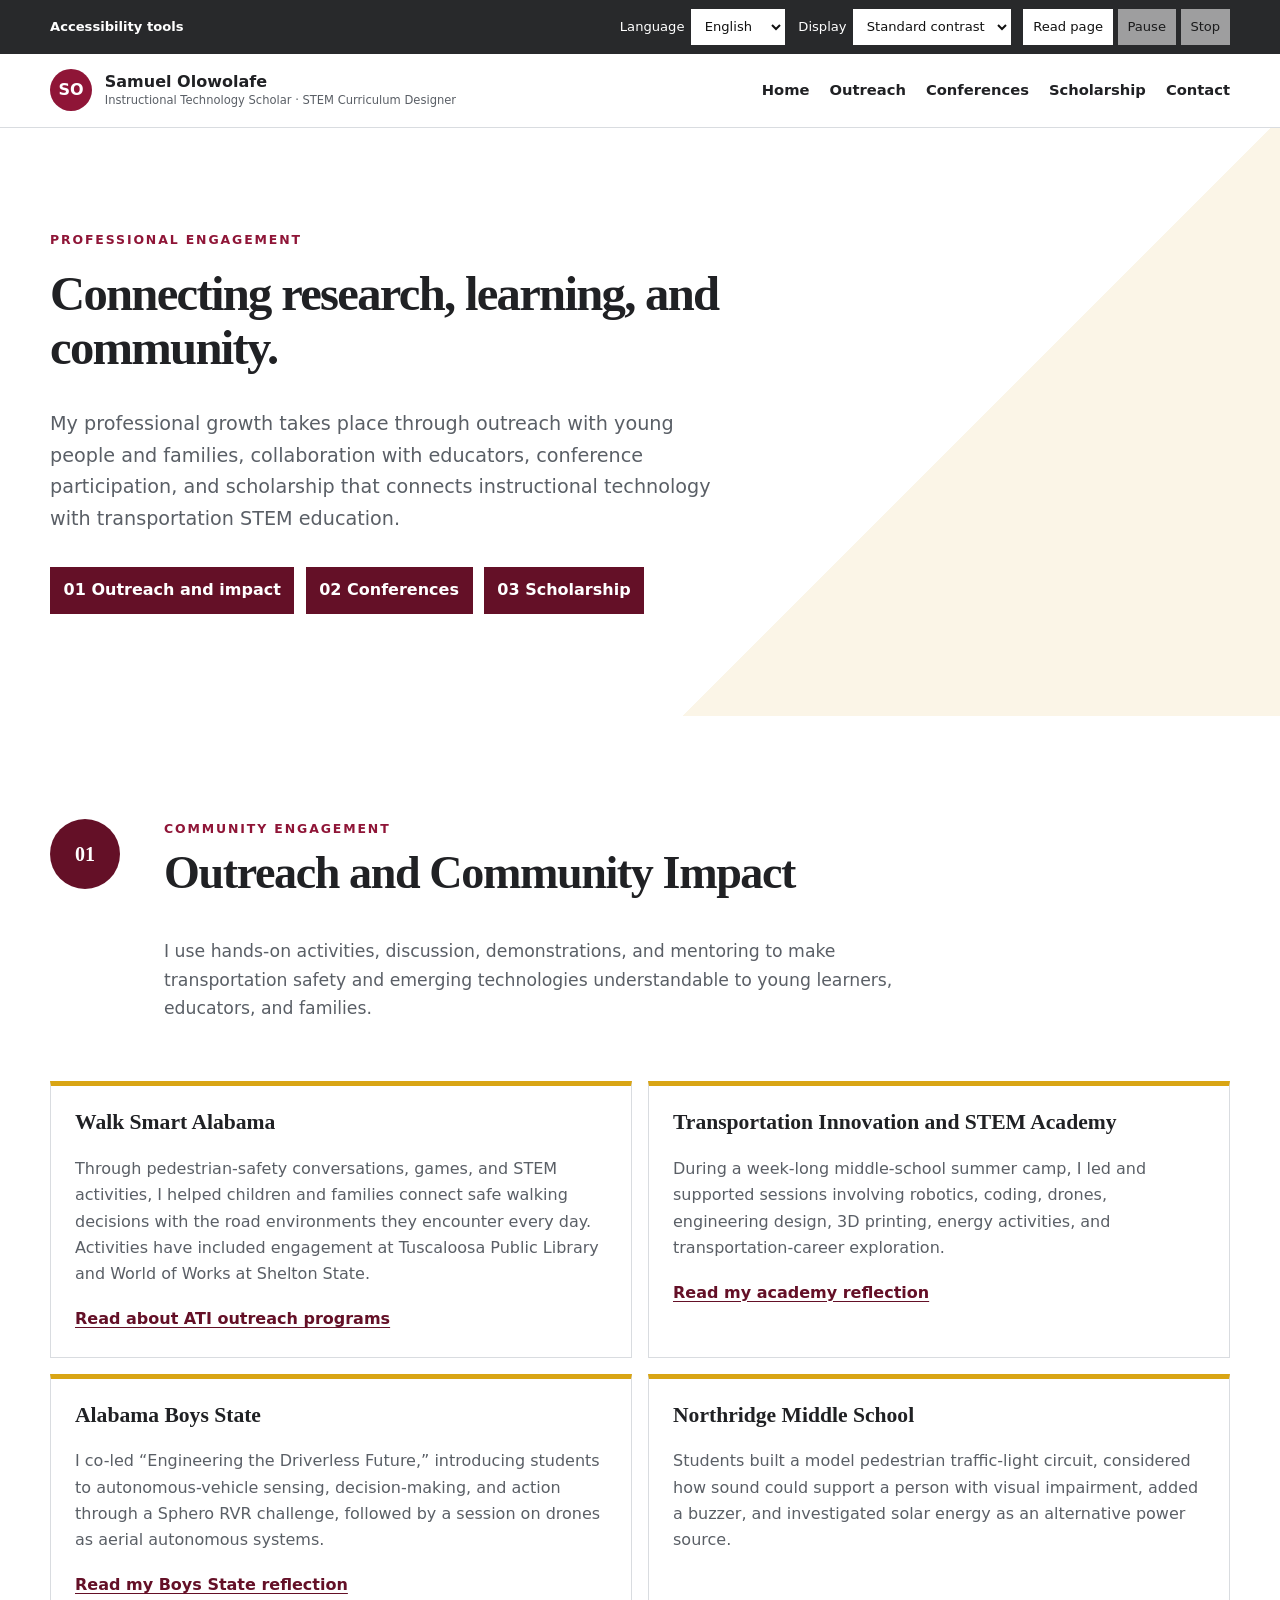
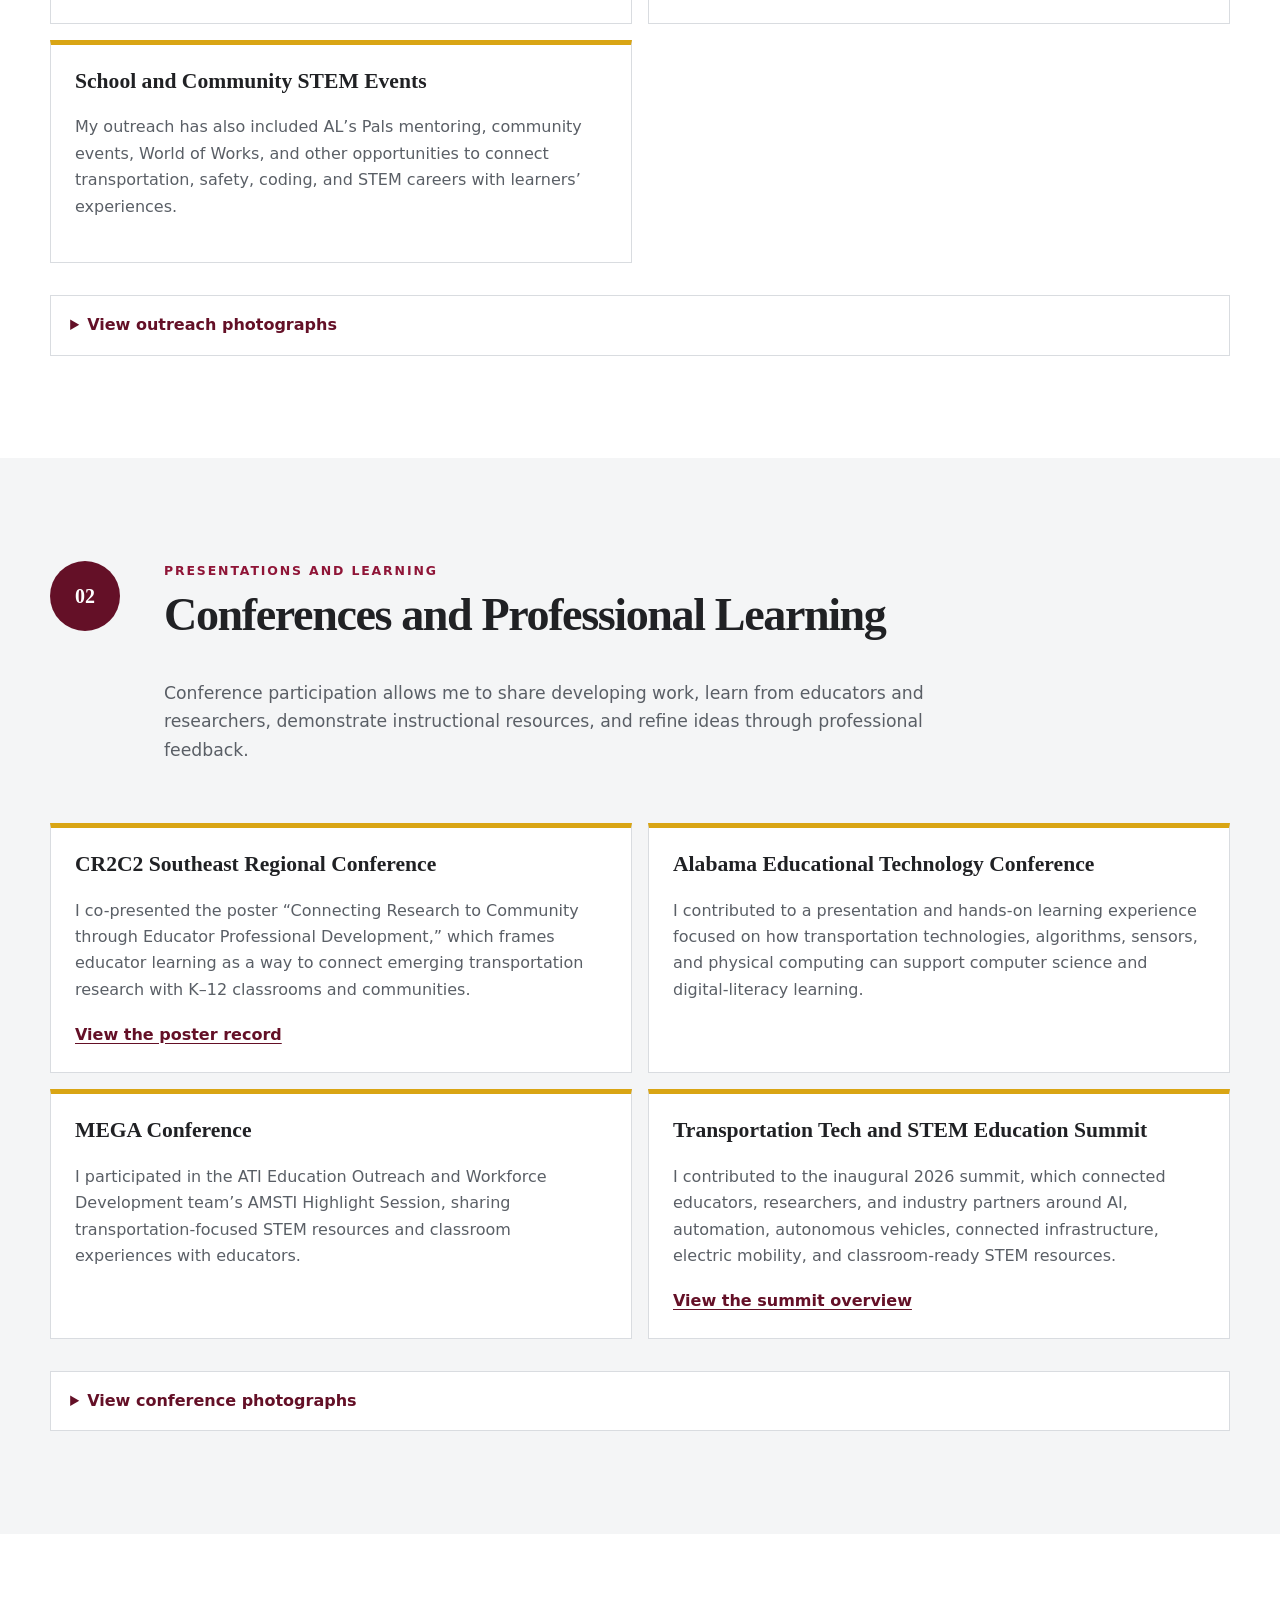
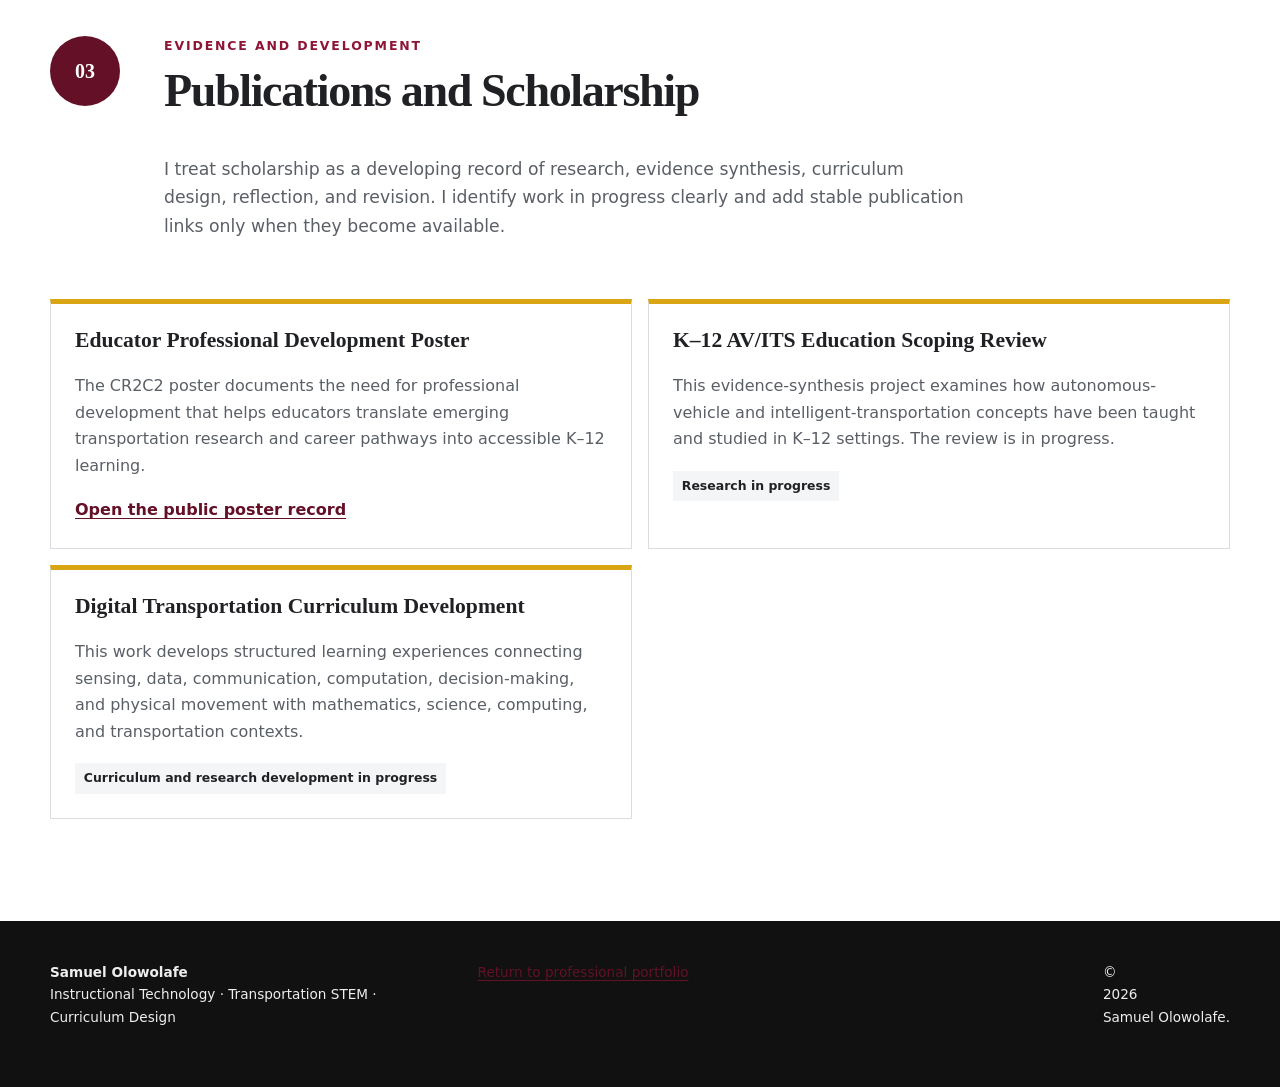
==== engagement.html @ 8d2a09d3 "Add files via upload" ====
<!doctype html>
<html lang="en">
<head>
  <meta charset="utf-8">
  <meta name="viewport" content="width=device-width, initial-scale=1">
  <meta name="description" content="Samuel Olowolafe's outreach, conference presentations, professional learning, publications, and scholarship.">
  <title>Professional Engagement | Samuel Olowolafe</title>
  <link rel="stylesheet" href="styles.css">
  <script src="translations.js" defer></script>
  <script src="refinements-translations.js" defer></script>
  <script src="accessibility.js" defer></script>
  <script src="script.js" defer></script>
</head>
<body>
  <a class="skip-link" href="#main">Skip to main content</a>
  <header class="site-header">
    <a class="brand" href="index.html" aria-label="Samuel Olowolafe home"><span class="brand-mark" aria-hidden="true">SO</span><span><strong>Samuel Olowolafe</strong><small>Instructional Technology Scholar · STEM Curriculum Designer</small></span></a>
    <button class="menu-button" type="button" aria-expanded="false" aria-controls="primary-nav">Menu</button>
    <nav id="primary-nav" class="primary-nav" aria-label="Primary navigation">
      <a href="index.html">Home</a><a href="#outreach">Outreach</a><a href="#conferences">Conferences</a><a href="#scholarship">Scholarship</a><a href="index.html#contact">Contact</a>
    </nav>
  </header>
  <main id="main">
    <header class="engagement-hero section-pad">
      <p class="eyebrow">Professional engagement</p>
      <h1>Connecting research, learning, and community.</h1>
      <p class="hero-lede">My professional growth takes place through outreach with young people and families, collaboration with educators, conference participation, and scholarship that connects instructional technology with transportation STEM education.</p>
      <nav class="section-jump" aria-label="Professional engagement sections"><a href="#outreach">01 Outreach and impact</a><a href="#conferences">02 Conferences</a><a href="#scholarship">03 Scholarship</a></nav>
    </header>

    <section id="outreach" class="record-section section-pad" aria-labelledby="outreach-title">
      <div class="record-heading"><span>01</span><div><p class="eyebrow">Community engagement</p><h2 id="outreach-title">Outreach and Community Impact</h2><p>I use hands-on activities, discussion, demonstrations, and mentoring to make transportation safety and emerging technologies understandable to young learners, educators, and families.</p></div></div>
      <div class="record-grid">
        <article><h3>Walk Smart Alabama</h3><p>Through pedestrian-safety conversations, games, and STEM activities, I helped children and families connect safe walking decisions with the road environments they encounter every day. Activities have included engagement at Tuscaloosa Public Library and World of Works at Shelton State.</p><a href="https://ati.ua.edu/education-outreach/programs/" target="_blank" rel="noopener">Read about ATI outreach programs<span class="sr-only"> (opens in a new tab)</span></a></article>
        <article><h3>Transportation Innovation and STEM Academy</h3><p>During a week-long middle-school summer camp, I led and supported sessions involving robotics, coding, drones, engineering design, 3D printing, energy activities, and transportation-career exploration.</p><a href="https://www.linkedin.com/posts/samuel-olowolafe_stemeducation-transportationinnovation-activity-7472303011705479168-rt77" target="_blank" rel="noopener">Read my academy reflection<span class="sr-only"> (opens in a new tab)</span></a></article>
        <article><h3>Alabama Boys State</h3><p>I co-led “Engineering the Driverless Future,” introducing students to autonomous-vehicle sensing, decision-making, and action through a Sphero RVR challenge, followed by a session on drones as aerial autonomous systems.</p><a href="https://www.linkedin.com/posts/samuel-olowolafe_stemeducation-autonomousvehicles-drones-activity-7466234972303994880-26rj" target="_blank" rel="noopener">Read my Boys State reflection<span class="sr-only"> (opens in a new tab)</span></a></article>
        <article><h3>Northridge Middle School</h3><p>Students built a model pedestrian traffic-light circuit, considered how sound could support a person with visual impairment, added a buzzer, and investigated solar energy as an alternative power source.</p></article>
        <article><h3>School and Community STEM Events</h3><p>My outreach has also included AL’s Pals mentoring, community events, World of Works, and other opportunities to connect transportation, safety, coding, and STEM careers with learners’ experiences.</p></article>
      </div>
      <details class="media-details"><summary>View outreach photographs</summary><div class="detail-gallery"><figure><img src="walk-smart-outreach.jpeg" alt="Samuel Olowolafe supporting a Walk Smart Alabama pedestrian-safety activity"><figcaption>Walk Smart Alabama</figcaption></figure><figure><img src="community-outreach.jpeg" alt="Samuel Olowolafe at a family and community outreach event"><figcaption>Family and community engagement</figcaption></figure></div></details>
    </section>

    <section id="conferences" class="record-section section-pad alternate" aria-labelledby="conferences-title">
      <div class="record-heading"><span>02</span><div><p class="eyebrow">Presentations and learning</p><h2 id="conferences-title">Conferences and Professional Learning</h2><p>Conference participation allows me to share developing work, learn from educators and researchers, demonstrate instructional resources, and refine ideas through professional feedback.</p></div></div>
      <div class="record-grid">
        <article><h3>CR2C2 Southeast Regional Conference</h3><p>I co-presented the poster “Connecting Research to Community through Educator Professional Development,” which frames educator learning as a way to connect emerging transportation research with K–12 classrooms and communities.</p><a href="https://www.cr2c2.com/technology-transfer-and-collaboration/annual-regional-conferences/southeastconferences-2026/posters-26/43" target="_blank" rel="noopener">View the poster record<span class="sr-only"> (opens in a new tab)</span></a></article>
        <article><h3>Alabama Educational Technology Conference</h3><p>I contributed to a presentation and hands-on learning experience focused on how transportation technologies, algorithms, sensors, and physical computing can support computer science and digital-literacy learning.</p></article>
        <article><h3>MEGA Conference</h3><p>I participated in the ATI Education Outreach and Workforce Development team’s AMSTI Highlight Session, sharing transportation-focused STEM resources and classroom experiences with educators.</p></article>
        <article><h3>Transportation Tech and STEM Education Summit</h3><p>I contributed to the inaugural 2026 summit, which connected educators, researchers, and industry partners around AI, automation, autonomous vehicles, connected infrastructure, electric mobility, and classroom-ready STEM resources.</p><a href="https://ati.ua.edu/education-outreach/transportation-tech-stem-education-summit/" target="_blank" rel="noopener">View the summit overview<span class="sr-only"> (opens in a new tab)</span></a></article>
      </div>
      <details class="media-details"><summary>View conference photographs</summary><div class="detail-gallery"><figure><img src="aetc-conference.jpeg" alt="Samuel Olowolafe attending the Alabama Educational Technology Conference"><figcaption>Alabama Educational Technology Conference</figcaption></figure><figure><img src="aetc-workshop.jpeg" alt="Samuel Olowolafe supporting a hands-on microcontroller and robotics conference session"><figcaption>Hands-on professional learning session</figcaption></figure></div></details>
    </section>

    <section id="scholarship" class="record-section section-pad" aria-labelledby="scholarship-title">
      <div class="record-heading"><span>03</span><div><p class="eyebrow">Evidence and development</p><h2 id="scholarship-title">Publications and Scholarship</h2><p>I treat scholarship as a developing record of research, evidence synthesis, curriculum design, reflection, and revision. I identify work in progress clearly and add stable publication links only when they become available.</p></div></div>
      <div class="record-grid">
        <article><h3>Educator Professional Development Poster</h3><p>The CR2C2 poster documents the need for professional development that helps educators translate emerging transportation research and career pathways into accessible K–12 learning.</p><a href="https://www.cr2c2.com/technology-transfer-and-collaboration/annual-regional-conferences/southeastconferences-2026/posters-26/43" target="_blank" rel="noopener">Open the public poster record<span class="sr-only"> (opens in a new tab)</span></a></article>
        <article><h3>K–12 AV/ITS Education Scoping Review</h3><p>This evidence-synthesis project examines how autonomous-vehicle and intelligent-transportation concepts have been taught and studied in K–12 settings. The review is in progress.</p><span class="status">Research in progress</span></article>
        <article><h3>Digital Transportation Curriculum Development</h3><p>This work develops structured learning experiences connecting sensing, data, communication, computation, decision-making, and physical movement with mathematics, science, computing, and transportation contexts.</p><span class="status">Curriculum and research development in progress</span></article>
      </div>
    </section>
  </main>
  <footer class="site-footer"><div><strong>Samuel Olowolafe</strong><span>Instructional Technology · Transportation STEM · Curriculum Design</span></div><a href="index.html">Return to professional portfolio</a><p>© <span class="year">2026</span> Samuel Olowolafe.</p></footer>
</body>
</html>
---- styles.css ----
:root {
  --crimson: #8f1537;
  --crimson-dark: #641027;
  --gold: #d9a514;
  --ink: #202124;
  --muted: #5a5f66;
  --line: #d9dce0;
  --paper: #ffffff;
  --soft: #f4f5f6;
  --warm: #fbf5e7;
  --max: 1180px;
  --shadow: 0 18px 44px rgba(25, 20, 22, .12);
}

* { box-sizing: border-box; }
html { scroll-behavior: smooth; }
body {
  margin: 0;
  color: var(--ink);
  background: var(--paper);
  font-family: Inter, ui-sans-serif, system-ui, -apple-system, BlinkMacSystemFont, "Segoe UI", sans-serif;
  font-size: 1rem;
  line-height: 1.65;
}
img { display: block; max-width: 100%; }
a { color: var(--crimson-dark); text-underline-offset: .2em; }
a:hover { color: var(--crimson); }
h1, h2, h3 { font-family: Georgia, "Times New Roman", serif; line-height: 1.12; margin-top: 0; }
h1 { font-size: clamp(2.35rem, 3.8vw, 4.15rem); letter-spacing: -.035em; }
h2 { font-size: clamp(2rem, 3.6vw, 3.8rem); letter-spacing: -.03em; }
h3 { font-size: 1.35rem; }
p { margin: 0 0 1.15rem; }

.skip-link { position: fixed; left: 1rem; top: -5rem; z-index: 1000; background: #fff; color: #000; padding: .75rem 1rem; border: 3px solid var(--crimson); }
.skip-link:focus { top: 1rem; }
.sr-only { position: absolute; width: 1px; height: 1px; padding: 0; margin: -1px; overflow: hidden; clip: rect(0,0,0,0); white-space: nowrap; border: 0; }

.site-header {
  position: sticky; top: 0; z-index: 100;
  display: flex; align-items: center; justify-content: space-between; gap: 2rem;
  min-height: 74px; padding: .75rem max(1rem, calc((100vw - var(--max)) / 2));
  background: rgba(255,255,255,.97); border-bottom: 1px solid var(--line);
}
.brand { display: flex; gap: .8rem; align-items: center; color: var(--ink); text-decoration: none; }
.brand-mark { display: grid; place-items: center; width: 42px; height: 42px; border-radius: 50%; background: var(--crimson); color: #fff; font-weight: 800; }
.brand strong, .brand small { display: block; line-height: 1.2; }
.brand small { margin-top: .15rem; color: var(--muted); font-size: .72rem; }
.primary-nav { display: flex; align-items: center; gap: 1.25rem; }
.primary-nav a { color: var(--ink); text-decoration: none; font-weight: 700; font-size: .92rem; }
.primary-nav a:hover, .primary-nav a:focus-visible { color: var(--crimson); }
.menu-button { display: none; border: 2px solid var(--ink); background: #fff; padding: .55rem .8rem; font: inherit; font-weight: 700; }

.section-pad { padding: clamp(4rem, 8vw, 7.5rem) max(1.25rem, calc((100vw - var(--max)) / 2)); }
.eyebrow { margin-bottom: 1rem; color: var(--crimson); font-size: .78rem; font-weight: 850; letter-spacing: .15em; text-transform: uppercase; }
.section-heading { max-width: 780px; margin-bottom: 3rem; }
.section-heading > p:last-child { color: var(--muted); font-size: 1.15rem; }
.inverse, .inverse .eyebrow { color: #fff; }
.inverse > p:last-child { color: #eee; }

.hero { display: grid; grid-template-columns: 1.05fr .75fr; gap: clamp(2.5rem, 6vw, 6rem); align-items: center; min-height: calc(100vh - 74px); background: linear-gradient(135deg, #fff 0 66%, var(--warm) 66% 100%); }
.hero-copy { max-width: 850px; }
.hero-lede { max-width: 680px; color: var(--muted); font-size: clamp(1.05rem, 1.5vw, 1.22rem); }
.hero-visual { position: relative; width: min(100%, 500px); justify-self: end; }
.hero-portrait { margin: 0; padding: 12px; position: relative; overflow: hidden; background: #fff; border: 2px solid var(--gold); border-radius: 24px; box-shadow: var(--shadow); }
.hero-portrait::before { display: none; }
.hero-portrait img { display: block; width: 100%; height: auto; aspect-ratio: 1 / 1; object-fit: cover; object-position: 50% 38%; border-radius: 15px; }
.hero-portrait figcaption { padding: .8rem .35rem .15rem; color: var(--crimson-dark); font-size: .78rem; font-weight: 850; letter-spacing: .09em; text-align: center; text-transform: uppercase; }
.hero-expertise { display: flex; flex-wrap: wrap; gap: .55rem; margin: 2rem 0 0; padding: 0; list-style: none; }
.hero-expertise li { padding: .48rem .72rem; background: var(--soft); border-left: 3px solid var(--gold); color: var(--ink); font-size: .83rem; font-weight: 750; }
.button-row { display: flex; flex-wrap: wrap; gap: .85rem; margin: 1.8rem 0; }
.button { display: inline-flex; align-items: center; justify-content: center; min-height: 48px; padding: .75rem 1.15rem; border: 2px solid var(--crimson); text-decoration: none; font-weight: 800; }
.button.primary { background: var(--crimson); color: #fff; }
.button.primary:hover { background: var(--crimson-dark); border-color: var(--crimson-dark); }
.button.secondary { background: #fff; color: var(--crimson-dark); }

.two-column { display: grid; grid-template-columns: .8fr 1.2fr; gap: clamp(2rem, 8vw, 8rem); }
.prose { max-width: 720px; font-size: 1.08rem; }
.text-links { display: flex; flex-wrap: wrap; gap: 1rem 2rem; margin-top: 1.8rem; font-weight: 800; }
.evidence-strip { padding-top: 2rem; padding-bottom: 2rem; display: grid; grid-template-columns: repeat(4, 1fr); gap: 1px; background: var(--line); }
.evidence-strip article { padding: 2rem; background: var(--soft); }
.evidence-strip strong, .evidence-strip span { display: block; }
.evidence-strip strong { color: var(--crimson-dark); font-family: Georgia, serif; font-size: 1.35rem; }
.evidence-strip span { margin-top: .4rem; color: var(--muted); font-size: .9rem; }

.philosophy { background: var(--soft); }
.philosophy-grid { display: grid; grid-template-columns: repeat(2, 1fr); gap: 1.2rem; }
.philosophy-grid article { position: relative; padding: 2rem; background: #fff; border-top: 5px solid var(--crimson); }
.number { position: absolute; top: 1rem; right: 1.2rem; color: #d5d6d8; font-size: 2rem; font-weight: 900; }
.philosophy-grid p { color: var(--muted); }
.decision-rule { max-width: 900px; margin-top: 1.5rem; background: #fff; border: 1px solid var(--line); }
.decision-rule summary { cursor: pointer; padding: 1.2rem 1.5rem; color: var(--crimson-dark); font-weight: 850; }
.decision-rule > div { padding: 0 1.5rem 1rem; }
.philosophy-link { margin: 1.5rem 0 0; }
.philosophy-gateway { display: grid; grid-template-columns: 110px 1fr; gap: 2rem; align-items: center; max-width: 920px; padding: 2rem; background: #fff; border-left: 7px solid var(--gold); }
.gateway-mark { display: grid; place-items: center; width: 96px; height: 96px; border-radius: 50%; background: var(--crimson-dark); color: #fff; font: 700 2rem/1 Georgia, serif; }

.photo-story { display: grid; grid-template-columns: 1.2fr .8fr; align-items: center; gap: clamp(2rem, 7vw, 7rem); }
.photo-large { margin: 0; }
.photo-large img { width: 100%; max-height: 650px; object-fit: cover; object-position: center; }
figcaption { margin-top: .7rem; color: var(--muted); font-size: .86rem; }

.projects { background: #fff; }
.project-grid { display: grid; grid-template-columns: repeat(2, 1fr); gap: 1.25rem; }
.project-card { padding: 2rem; border: 1px solid var(--line); background: #fff; }
.project-card.featured { background: var(--ink); color: #fff; border-color: var(--ink); }
.project-tag { margin-bottom: 1rem; color: var(--crimson); font-weight: 850; font-size: .75rem; text-transform: uppercase; letter-spacing: .11em; }
.featured .project-tag { color: #ffd66b; }
.project-card ul { display: flex; flex-wrap: wrap; gap: .5rem; padding: 0; list-style: none; }
.project-card li, .status { display: inline-block; padding: .3rem .55rem; background: var(--soft); color: var(--ink); font-size: .78rem; font-weight: 700; }
.project-card a { font-weight: 850; }

.impact { background: var(--ink); color: #fff; }
.impact-gallery { display: grid; grid-template-columns: 1.1fr .9fr .9fr; gap: 1rem; }
.impact-gallery figure { margin: 0; background: #fff; color: var(--ink); }
.impact-gallery img { width: 100%; height: 380px; object-fit: cover; }
.impact-gallery figcaption { margin: 0; padding: 1rem; color: var(--ink); }
.impact-gallery strong, .impact-gallery span { display: block; }
.impact-gallery span { margin-top: .3rem; color: var(--muted); }
.impact-notes { display: grid; grid-template-columns: repeat(3, 1fr); gap: 2rem; margin-top: 4rem; }
.impact-notes article { border-top: 2px solid var(--gold); padding-top: 1.2rem; }
.impact-notes a { color: #ffd66b; }
.engagement-grid { display: grid; grid-template-columns: repeat(3, 1fr); gap: 1rem; margin-top: 3rem; }
.engagement-grid article { position: relative; padding: 1.6rem; background: #fff; color: var(--ink); border-top: 5px solid var(--gold); }
.engagement-grid h3 { padding-right: 2.7rem; }
.engagement-grid p { color: var(--muted); }
.engagement-grid img { width: 100%; aspect-ratio: 16 / 10; margin: .7rem 0 1rem; object-fit: cover; }
.engagement-number { position: absolute; top: 1rem; right: 1rem; color: var(--crimson); font-weight: 900; }
.engagement-grid .update-note { margin-top: 1rem; padding-top: .8rem; border-top: 1px solid var(--line); color: var(--crimson-dark); font-size: .82rem; font-weight: 700; }
.engagement-link { margin-top: .5rem; background: var(--crimson-dark); border-color: var(--crimson-dark); color: #fff; font-size: .86rem; }
.scholarship-symbol { display: grid; place-items: center; min-height: 190px; margin: .7rem 0 1rem; background: linear-gradient(135deg,var(--crimson-dark),#333); color: #fff; font-family: Georgia,serif; font-size: 1.35rem; font-weight: 800; line-height: 1.45; text-align: center; }
.leadership-heading { margin: 4rem 0 -2rem; color: #fff; }
body[data-contrast="high"] .engagement-grid article { background: #000; color: #fff; border: 1px solid #fff; border-top: 5px solid #ffde00; }
body[data-contrast="high"] .engagement-grid p,
body[data-contrast="high"] .engagement-grid .update-note { color: #fff; }
body[data-contrast="high"] .hero-expertise li { background: #000; color: #fff; border: 1px solid #fff; border-left: 3px solid #ffde00; }
.engagement-hero { background: linear-gradient(135deg,#fff 0 68%,var(--warm) 68%); }
.engagement-hero h1 { max-width: 850px; }
.section-jump { display: flex; flex-wrap: wrap; gap: .7rem; margin-top: 2rem; }
.section-jump a { padding: .65rem .85rem; background: var(--crimson-dark); color: #fff; text-decoration: none; font-weight: 800; }
.record-section { scroll-margin-top: 90px; }
.record-section.alternate { background: var(--soft); }
.record-heading { display: grid; grid-template-columns: 90px minmax(0,800px); gap: 1.5rem; margin-bottom: 2.5rem; }
.record-heading > span { display: grid; place-items: center; width: 70px; height: 70px; border-radius: 50%; background: var(--crimson-dark); color: #fff; font: 800 1.25rem/1 Georgia,serif; }
.record-heading .eyebrow { margin-bottom: .5rem; }
.record-heading p:last-child { color: var(--muted); font-size: 1.08rem; }
.record-grid { display: grid; grid-template-columns: repeat(2,minmax(0,1fr)); gap: 1rem; }
.record-grid article { padding: 1.5rem; background: #fff; border: 1px solid var(--line); border-top: 5px solid var(--gold); }
.record-grid article p { color: var(--muted); }
.record-grid article a { font-weight: 800; }
.media-details { margin-top: 2rem; border: 1px solid var(--line); background: #fff; }
.media-details summary { padding: 1rem 1.2rem; color: var(--crimson-dark); cursor: pointer; font-weight: 850; }
.detail-gallery { display: grid; grid-template-columns: repeat(2,1fr); gap: 1rem; padding: 0 1.2rem 1.2rem; }
.detail-gallery figure { margin: 0; background: var(--soft); }
.detail-gallery img { width: 100%; height: 360px; object-fit: cover; }
.detail-gallery figcaption { padding: .75rem 1rem; font-weight: 750; }
body[data-contrast="high"] .engagement-hero,
body[data-contrast="high"] .record-section,
body[data-contrast="high"] .record-grid article,
body[data-contrast="high"] .media-details,
body[data-contrast="high"] .detail-gallery figure { background:#000; color:#fff; }
body[data-contrast="high"] .record-grid article p,
body[data-contrast="high"] .record-heading p:last-child { color:#fff; }

.ail { background: var(--warm); }
.learning-path { padding: 0; list-style: none; border-left: 3px solid var(--crimson); }
.learning-path li { display: grid; grid-template-columns: 120px 1fr; gap: 1.5rem; padding: 0 0 2.5rem 2rem; position: relative; }
.learning-path li::before { content: ""; position: absolute; left: -9px; top: .2rem; width: 15px; height: 15px; border-radius: 50%; background: var(--crimson); border: 4px solid var(--warm); }
.learning-path li > span { color: var(--crimson-dark); font-weight: 850; text-transform: uppercase; letter-spacing: .08em; font-size: .78rem; }
.learning-path h3 { margin-bottom: .45rem; }
.learning-path a { font-weight: 800; }
.portfolio-narrative { max-width: 900px; margin: 2rem 0 0 auto; padding: 2rem; background: #fff; border-left: 6px solid var(--gold); }

.credentials { display: grid; grid-template-columns: .7fr 1.3fr; gap: 4rem; }
.credential-grid { display: grid; grid-template-columns: repeat(2, 1fr); gap: 1rem; }
.credential-grid article { padding: 1.5rem; background: var(--soft); }
.credential-grid p { color: var(--muted); }
.contact { display: grid; grid-template-columns: 1.2fr .8fr; gap: 4rem; align-items: end; background: var(--crimson); color: #fff; }
.contact .eyebrow { color: #ffd66b; }
.contact .button.primary { background: #fff; color: var(--crimson-dark); border-color: #fff; }
.contact .button.secondary { background: transparent; color: #fff; border-color: #fff; }

.site-footer { display: grid; grid-template-columns: 1fr 1.5fr auto; gap: 2rem; padding: 2.5rem max(1.25rem, calc((100vw - var(--max)) / 2)); background: #111; color: #eee; font-size: .85rem; }
.site-footer strong, .site-footer span { display: block; }
.site-footer details summary { cursor: pointer; font-weight: 800; }
.site-footer details p { margin-top: .7rem; color: #ccc; }

:focus-visible { outline: 3px solid #f4bc2a; outline-offset: 4px; }
.accessibility-bar { display:flex; align-items:center; justify-content:flex-end; gap:.8rem; padding:.55rem max(1rem,calc((100vw - var(--max))/2)); background:#28292b; color:#fff; font-size:.82rem; }
.accessibility-bar label,.speech-controls { display:flex; align-items:center; gap:.4rem; }
.accessibility-bar select,.accessibility-bar button { min-height:36px; padding:.35rem .55rem; border:1px solid #fff; background:#fff; color:#111; font:inherit; }
.accessibility-bar button:disabled { opacity:.55; }
.a11y-title { margin-right:auto; }
.speech-controls { gap:.3rem; }
body[data-contrast="soft"] { --ink:#2f3032; --muted:#55514a; --paper:#f7f1e6; --soft:#efe6d7; --warm:#f3e7ce; --line:#c9bfae; }
body[data-contrast="high"] { --crimson:#ffde00; --crimson-dark:#ffde00; --gold:#ffde00; --ink:#fff; --muted:#fff; --paper:#000; --soft:#111; --warm:#111; --line:#fff; }
body[data-contrast="high"] .site-header,body[data-contrast="high"] .hero,body[data-contrast="high"] .philosophy,body[data-contrast="high"] .projects,body[data-contrast="high"] .credentials,body[data-contrast="high"] .project-card,body[data-contrast="high"] .credential-grid article,body[data-contrast="high"] .philosophy-gateway,body[data-contrast="high"] .button.secondary { background:#000; color:#fff; }
body[data-contrast="high"] a { color:#ffde00; }
body[data-contrast="high"] .button.primary { color:#000; }
body[data-contrast="high"] .site-footer { border-top:2px solid #fff; }
@media (prefers-reduced-motion: reduce) { html { scroll-behavior: auto; } *, *::before, *::after { animation-duration: .01ms !important; transition-duration: .01ms !important; } }

@media (max-width: 900px) {
  .accessibility-bar { flex-wrap: wrap; justify-content: flex-start; }
  .a11y-title { flex-basis: 100%; }
  .menu-button { display: block; }
  .primary-nav { display: none; position: absolute; left: 0; right: 0; top: 74px; flex-direction: column; align-items: stretch; padding: 1rem 1.25rem; background: #fff; border-bottom: 1px solid var(--line); }
  .primary-nav.open { display: flex; }
  .primary-nav a { padding: .6rem 0; }
  .hero, .two-column, .photo-story, .credentials, .contact { grid-template-columns: 1fr; }
  .hero { background: linear-gradient(180deg, #fff 0 70%, var(--warm) 70%); }
  .hero-visual { max-width: 520px; justify-self: start; margin: 1rem 0 2rem; }
  .evidence-strip, .impact-notes, .engagement-grid { grid-template-columns: repeat(2, 1fr); }
  .record-grid { grid-template-columns: 1fr; }
  .impact-gallery { grid-template-columns: 1fr 1fr; }
  .impact-gallery figure:first-child { grid-column: 1 / -1; }
  .site-footer { grid-template-columns: 1fr; }
}

@media (max-width: 620px) {
  .accessibility-bar label, .speech-controls { width: 100%; }
  .accessibility-bar select { flex: 1; }
  .speech-controls button { flex: 1; }
  .philosophy-gateway { grid-template-columns: 1fr; }
  h1 { font-size: 2.7rem; }
  .brand small { display: none; }
  .philosophy-grid, .project-grid, .credential-grid, .evidence-strip, .impact-notes, .impact-gallery, .engagement-grid { grid-template-columns: 1fr; }
  .record-heading { grid-template-columns: 1fr; }
  .detail-gallery { grid-template-columns: 1fr; }
  .impact-gallery figure:first-child { grid-column: auto; }
  .impact-gallery img { height: 330px; }
  .learning-path li { grid-template-columns: 1fr; gap: .35rem; padding-left: 1.4rem; }
}
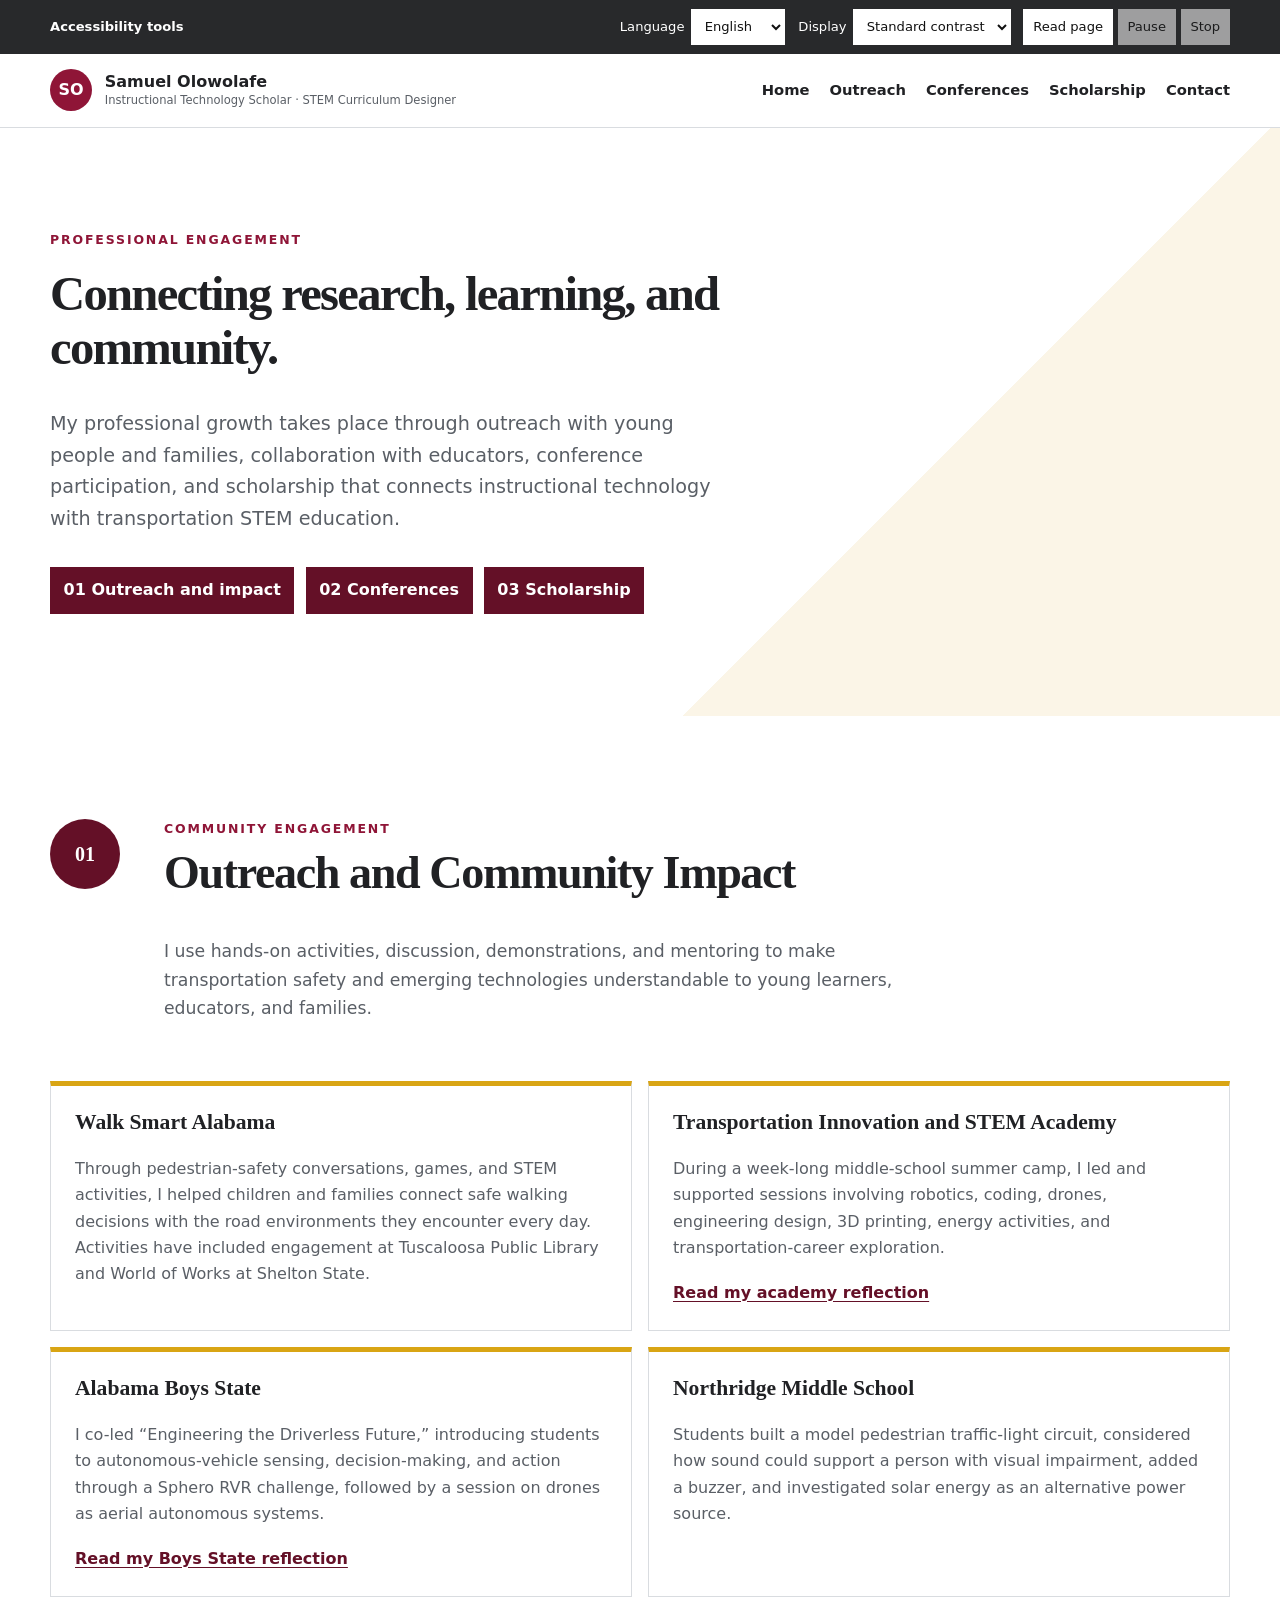
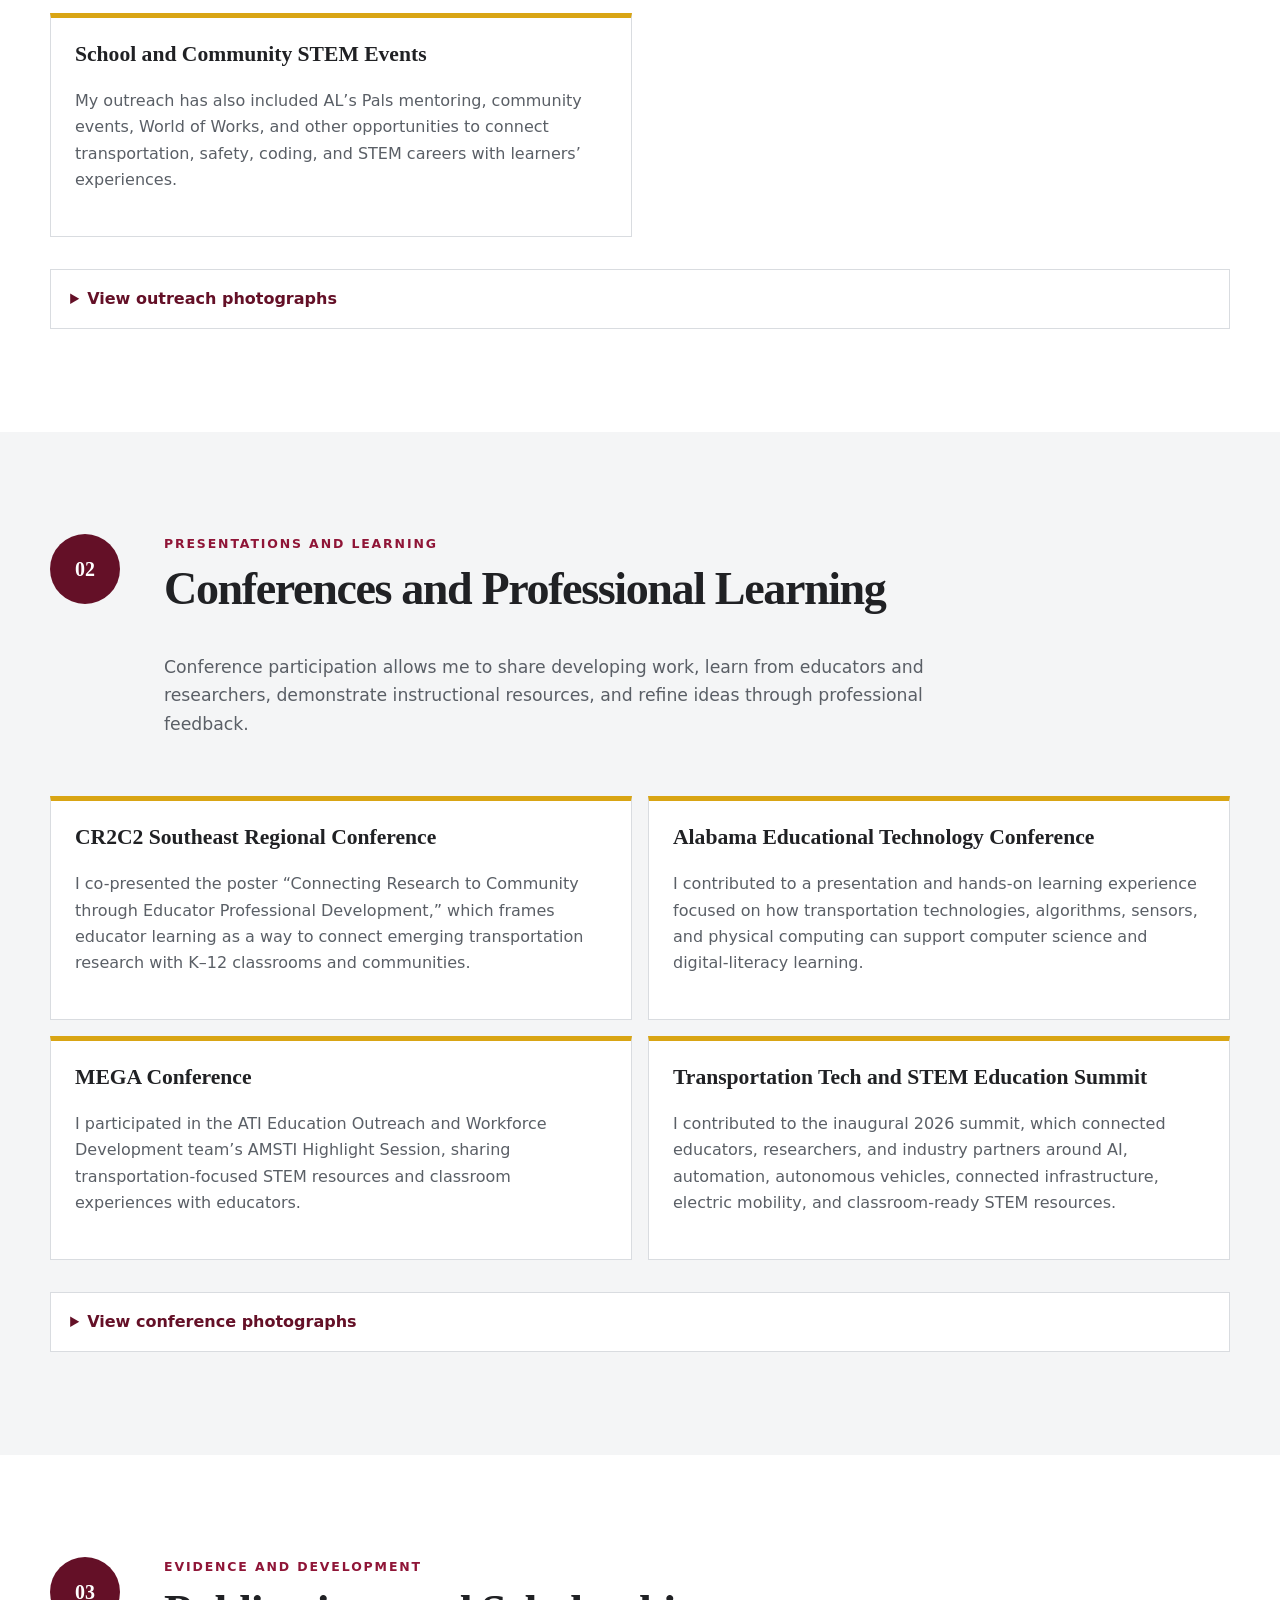
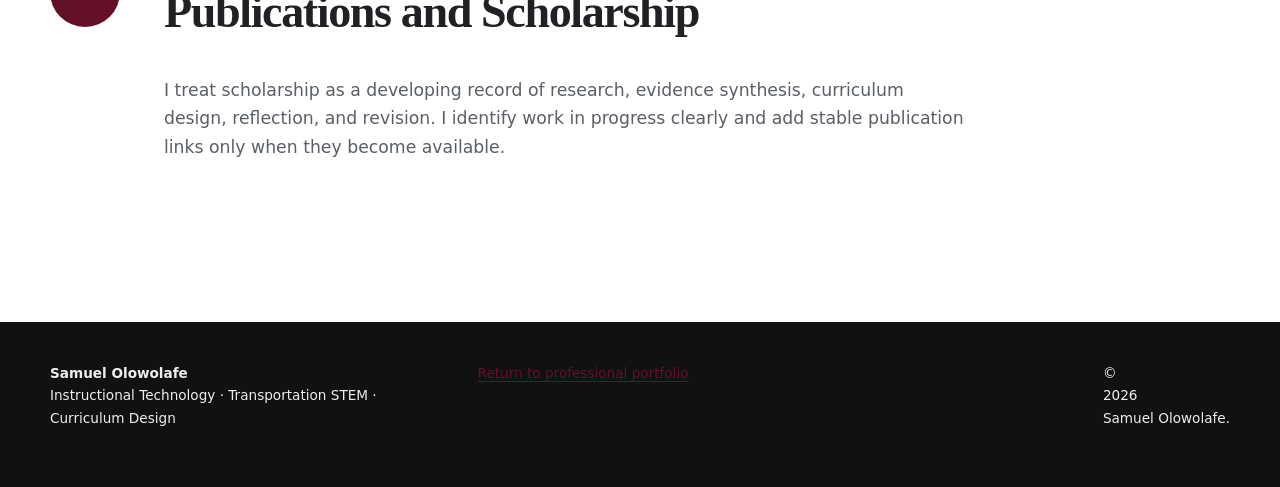
==== commit bcbea864: "Add files via upload" ====
--- a/engagement.html
+++ b/engagement.html
@@ -31,7 +31,7 @@
     <section id="outreach" class="record-section section-pad" aria-labelledby="outreach-title">
       <div class="record-heading"><span>01</span><div><p class="eyebrow">Community engagement</p><h2 id="outreach-title">Outreach and Community Impact</h2><p>I use hands-on activities, discussion, demonstrations, and mentoring to make transportation safety and emerging technologies understandable to young learners, educators, and families.</p></div></div>
       <div class="record-grid">
-        <article><h3>Walk Smart Alabama</h3><p>Through pedestrian-safety conversations, games, and STEM activities, I helped children and families connect safe walking decisions with the road environments they encounter every day. Activities have included engagement at Tuscaloosa Public Library and World of Works at Shelton State.</p><a href="https://ati.ua.edu/education-outreach/programs/" target="_blank" rel="noopener">Read about ATI outreach programs<span class="sr-only"> (opens in a new tab)</span></a></article>
+        <article><h3>Walk Smart Alabama</h3><p>Through pedestrian-safety conversations, games, and STEM activities, I helped children and families connect safe walking decisions with the road environments they encounter every day. Activities have included engagement at Tuscaloosa Public Library and World of Works at Shelton State.</p></article>
         <article><h3>Transportation Innovation and STEM Academy</h3><p>During a week-long middle-school summer camp, I led and supported sessions involving robotics, coding, drones, engineering design, 3D printing, energy activities, and transportation-career exploration.</p><a href="https://www.linkedin.com/posts/samuel-olowolafe_stemeducation-transportationinnovation-activity-7472303011705479168-rt77" target="_blank" rel="noopener">Read my academy reflection<span class="sr-only"> (opens in a new tab)</span></a></article>
         <article><h3>Alabama Boys State</h3><p>I co-led “Engineering the Driverless Future,” introducing students to autonomous-vehicle sensing, decision-making, and action through a Sphero RVR challenge, followed by a session on drones as aerial autonomous systems.</p><a href="https://www.linkedin.com/posts/samuel-olowolafe_stemeducation-autonomousvehicles-drones-activity-7466234972303994880-26rj" target="_blank" rel="noopener">Read my Boys State reflection<span class="sr-only"> (opens in a new tab)</span></a></article>
         <article><h3>Northridge Middle School</h3><p>Students built a model pedestrian traffic-light circuit, considered how sound could support a person with visual impairment, added a buzzer, and investigated solar energy as an alternative power source.</p></article>
@@ -43,21 +43,16 @@
     <section id="conferences" class="record-section section-pad alternate" aria-labelledby="conferences-title">
       <div class="record-heading"><span>02</span><div><p class="eyebrow">Presentations and learning</p><h2 id="conferences-title">Conferences and Professional Learning</h2><p>Conference participation allows me to share developing work, learn from educators and researchers, demonstrate instructional resources, and refine ideas through professional feedback.</p></div></div>
       <div class="record-grid">
-        <article><h3>CR2C2 Southeast Regional Conference</h3><p>I co-presented the poster “Connecting Research to Community through Educator Professional Development,” which frames educator learning as a way to connect emerging transportation research with K–12 classrooms and communities.</p><a href="https://www.cr2c2.com/technology-transfer-and-collaboration/annual-regional-conferences/southeastconferences-2026/posters-26/43" target="_blank" rel="noopener">View the poster record<span class="sr-only"> (opens in a new tab)</span></a></article>
+        <article><h3>CR2C2 Southeast Regional Conference</h3><p>I co-presented the poster “Connecting Research to Community through Educator Professional Development,” which frames educator learning as a way to connect emerging transportation research with K–12 classrooms and communities.</p></article>
         <article><h3>Alabama Educational Technology Conference</h3><p>I contributed to a presentation and hands-on learning experience focused on how transportation technologies, algorithms, sensors, and physical computing can support computer science and digital-literacy learning.</p></article>
         <article><h3>MEGA Conference</h3><p>I participated in the ATI Education Outreach and Workforce Development team’s AMSTI Highlight Session, sharing transportation-focused STEM resources and classroom experiences with educators.</p></article>
-        <article><h3>Transportation Tech and STEM Education Summit</h3><p>I contributed to the inaugural 2026 summit, which connected educators, researchers, and industry partners around AI, automation, autonomous vehicles, connected infrastructure, electric mobility, and classroom-ready STEM resources.</p><a href="https://ati.ua.edu/education-outreach/transportation-tech-stem-education-summit/" target="_blank" rel="noopener">View the summit overview<span class="sr-only"> (opens in a new tab)</span></a></article>
+        <article><h3>Transportation Tech and STEM Education Summit</h3><p>I contributed to the inaugural 2026 summit, which connected educators, researchers, and industry partners around AI, automation, autonomous vehicles, connected infrastructure, electric mobility, and classroom-ready STEM resources.</p></article>
       </div>
       <details class="media-details"><summary>View conference photographs</summary><div class="detail-gallery"><figure><img src="aetc-conference.jpeg" alt="Samuel Olowolafe attending the Alabama Educational Technology Conference"><figcaption>Alabama Educational Technology Conference</figcaption></figure><figure><img src="aetc-workshop.jpeg" alt="Samuel Olowolafe supporting a hands-on microcontroller and robotics conference session"><figcaption>Hands-on professional learning session</figcaption></figure></div></details>
     </section>
 
     <section id="scholarship" class="record-section section-pad" aria-labelledby="scholarship-title">
       <div class="record-heading"><span>03</span><div><p class="eyebrow">Evidence and development</p><h2 id="scholarship-title">Publications and Scholarship</h2><p>I treat scholarship as a developing record of research, evidence synthesis, curriculum design, reflection, and revision. I identify work in progress clearly and add stable publication links only when they become available.</p></div></div>
-      <div class="record-grid">
-        <article><h3>Educator Professional Development Poster</h3><p>The CR2C2 poster documents the need for professional development that helps educators translate emerging transportation research and career pathways into accessible K–12 learning.</p><a href="https://www.cr2c2.com/technology-transfer-and-collaboration/annual-regional-conferences/southeastconferences-2026/posters-26/43" target="_blank" rel="noopener">Open the public poster record<span class="sr-only"> (opens in a new tab)</span></a></article>
-        <article><h3>K–12 AV/ITS Education Scoping Review</h3><p>This evidence-synthesis project examines how autonomous-vehicle and intelligent-transportation concepts have been taught and studied in K–12 settings. The review is in progress.</p><span class="status">Research in progress</span></article>
-        <article><h3>Digital Transportation Curriculum Development</h3><p>This work develops structured learning experiences connecting sensing, data, communication, computation, decision-making, and physical movement with mathematics, science, computing, and transportation contexts.</p><span class="status">Curriculum and research development in progress</span></article>
-      </div>
     </section>
   </main>
   <footer class="site-footer"><div><strong>Samuel Olowolafe</strong><span>Instructional Technology · Transportation STEM · Curriculum Design</span></div><a href="index.html">Return to professional portfolio</a><p>© <span class="year">2026</span> Samuel Olowolafe.</p></footer>
